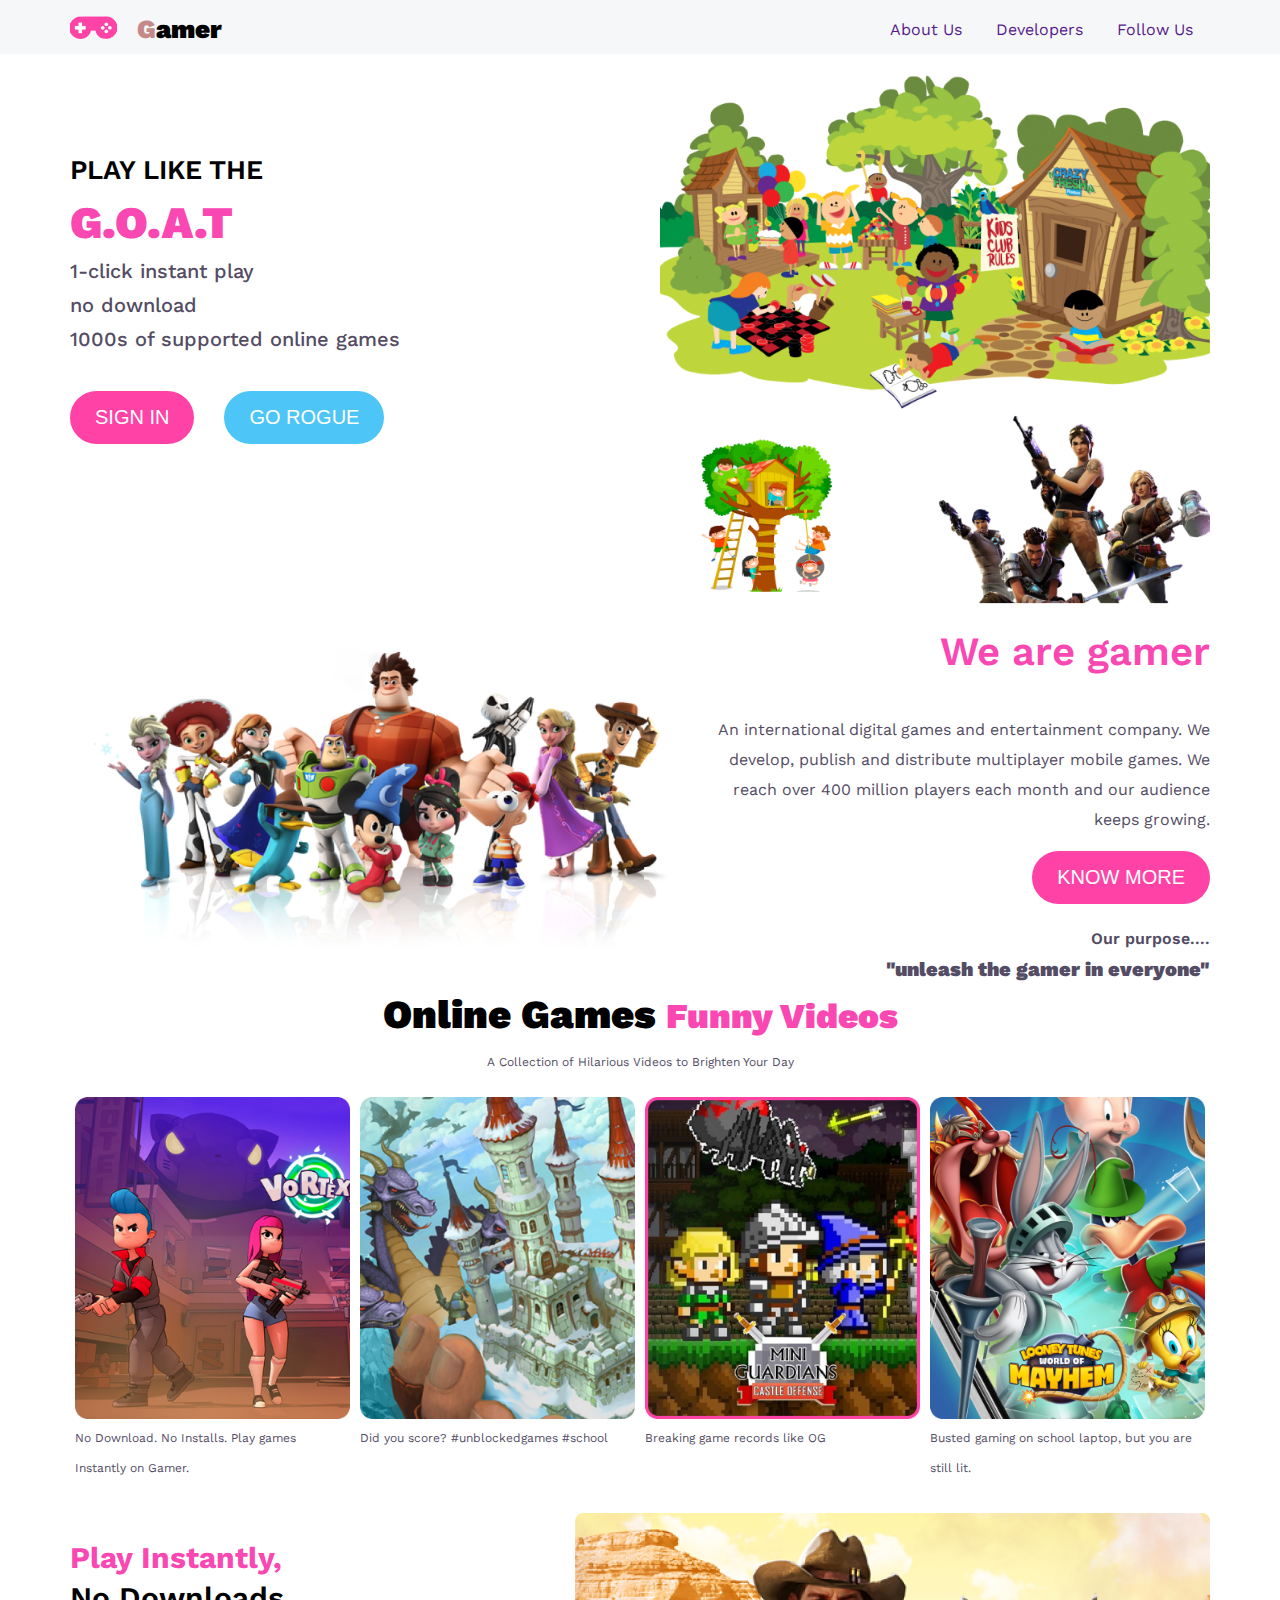
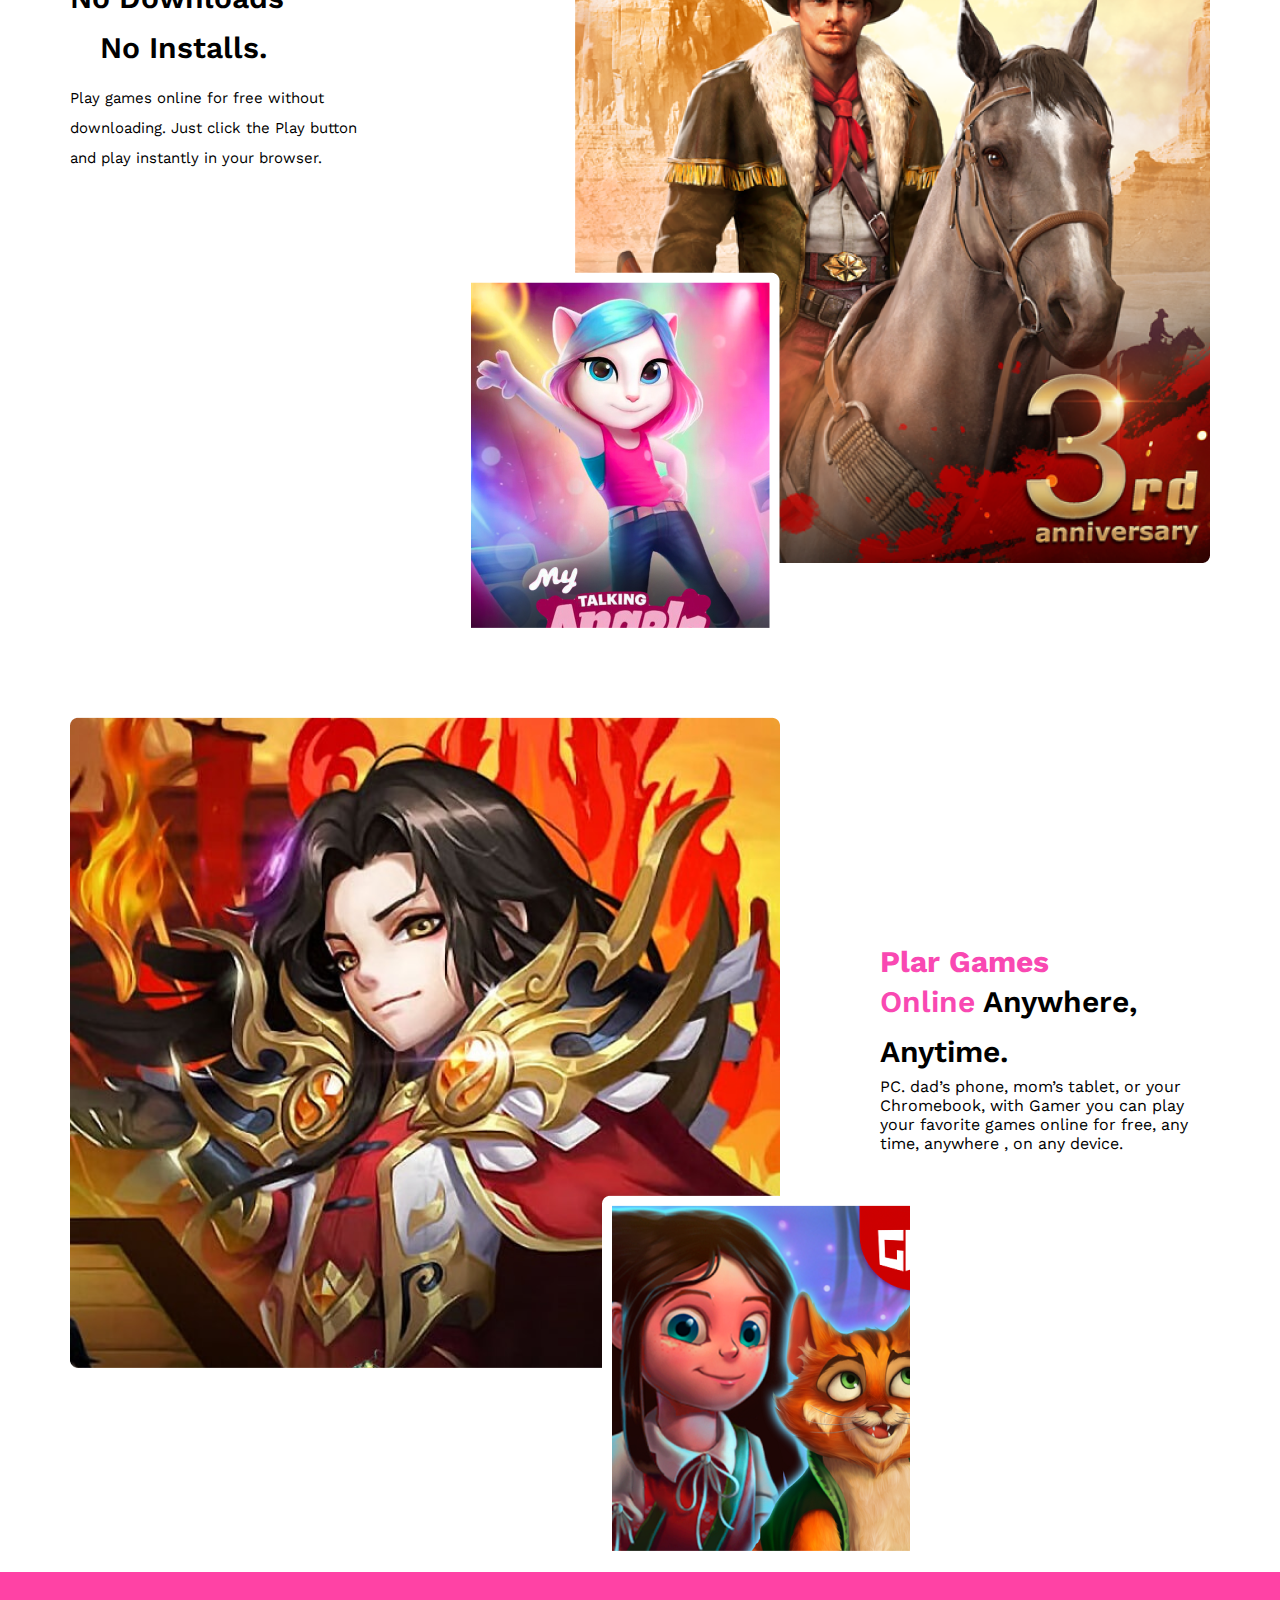
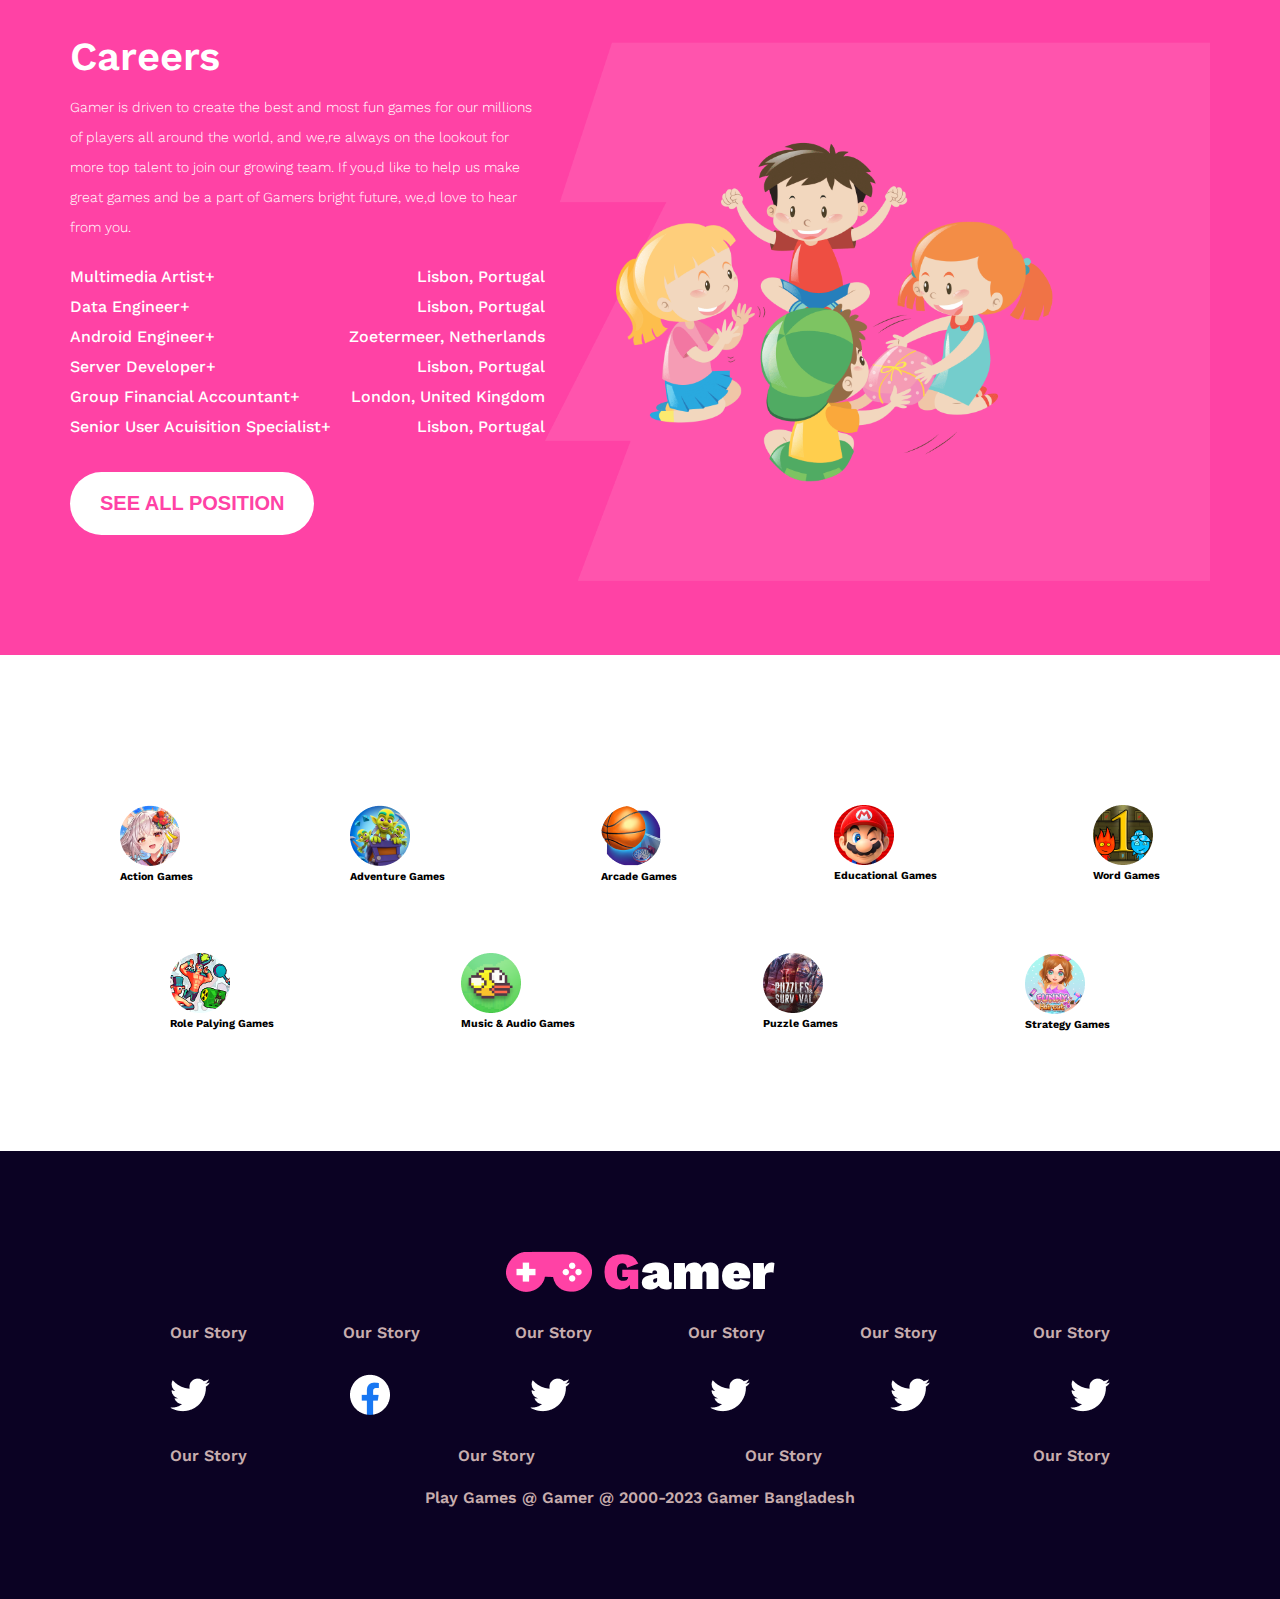
==== image/index.html @ 202c9e33 "my second project commit" ====
<!DOCTYPE html>
<html lang="en">
<head>
    <meta charset="UTF-8">
    <meta name="viewport" content="width=device-width, initial-scale=1.0">
    <title>Gamer Website</title>
    <link rel="preconnect" href="https://fonts.googleapis.com">
<link rel="preconnect" href="https://fonts.gstatic.com" crossorigin>
<link href="https://fonts.googleapis.com/css2?family=Work+Sans:wght@300;500;600;700;800;900&display=swap" rel="stylesheet">

    <link rel="stylesheet" href="style.css">
</head>
<body>
    <section class="navigation-area">
        <div class="container">
            <div class="nav">
                <div class="logo">
                    <img src="Frame.png" alt="">
                    <h5><span class="g-color">G</span>amer</p>
                </div>
                <div class="nav-content">
                    <ul>
                        <li> <a href="">About Us</a></li>
                        <li> <a href="">Developers</a></li>
                        <li> <a href="">Follow Us</a></li>
                    </ul>
                </div>
            </div>
        </div>
    
    </section>


     <section>
        <div class="container">
           <div class="banner">
            <div class="banner_text">
                <h3>PLAY LIKE THE</h3>
                <h1>G.O.A.T</h1>
                <p>1-Click instant play</p>
                <p>No Download</p>
                <p>1000s of supported online games</p>
                 <div class="btn">
                    <button class="btn_ong">SIGN IN</button>
                    <button class="btn_two">GO ROGUE</button>
                 </div>
            </div>
                <div class="three-pictures">
                    <img src="Group 18.png" alt="">
                </div>
           </div>
           </div>

        </section> 

 <section>
    <div class="container">
        <div class="banner">
            <div class="first_part">
                <img src="pngwing 4.png" alt="">
            </div>
              <div class="text_third">
                <div  class="text_part">
                    <h2>We are gamer</h2>
                    <p>An international digital games and entertainment company. We develop, publish and distribute multiplayer mobile games. We reach over 400 million players each month and our audience keeps growing.</p>
                    <button class="btn_ong btn_right">KNOW MORE</button>
                    <h5>Our purpose....</h5>
                    <h3>"unleash the gamer in everyone"</h3>
                </div>
              </div>
        </div>
    </div>
 </section>
  <section>
   

   <div class="container">
    <div class="online_game">
        <h2>Online Games <span>Funny Videos</span></h2>
        <p>A Collection of Hilarious Videos to Brighten Your Day</p>
    </div>
    <div class="imge_item">
        <div class="game_item">
            <img src="Rectangle 4.png" alt="">
            <p>No Download. No Installs. Play games Instantly on Gamer.</p>
        </div>

        <div class="game_item">
            <img src="Rectangle 5.png" alt="">
            <p>Did you score? #unblockedgames #school</p>
        </div>

        <div class="game_item">
            <img src="Rectangle 7.png" alt="">
            <p>Breaking game records like OG</p>
        </div>

        <div class="game_item">
            <img src="Rectangle 6.png" alt="">
            <p>Busted gaming on school laptop, but you are still lit.</p>
        </div>
    </div>
   </div>
 </section> 

 <section class="play_part">
 <div class="container">
      <div class="play">
        <div>
            <div class="play_part">
                <h2>Play Instantly,</h2>
                <h3>No Downloads</h2>
                <h3 class="paly_text_end">No Installs.</h2>
            </div>
            <div>
                <p>Play games online for free without downloading. Just click the Play button and play instantly in your browser.</p>
            </div>
            
        </div>
        <div>
            <img src="Rectangle 55.png" alt="">
           
        </div>
      </div>
 </div>
 <div class="last_img">
    <img src="Rectangle 66.png" alt="">
 </div>

 </section>

 <section class="play_part_anywhere">
    <div class="container">
         <div class="play">
            <div>
                <img src="Rectangle 67.png" alt="">
               
            </div>
           <div class="play_right">
               <div class="play_part ">
                   <h2>Plar Games </h2>
                   <h3><span>Online</span> Anywhere,</h2>
                   <h3 class="paly_text_end play_right_zero">Anytime.</h2>
               </div>
               <div>
                   <p>PC. dad’s phone, mom’s tablet, or your Chromebook, with Gamer you can play your favorite games online for free, any time, anywhere , on any device.</p>
               </div>
               
           </div>
          
         </div>
    </div>
    <div class="last_img second_img">
        <img src="Rectangle 78.png" alt="">
    </div>
   
    </section>


 <section class="careeer">
     <div class="container">
         <div class="career_part">
            <div class="creer_text">
                <h2>Careers</h2>
                <p>Gamer is driven to create the best and most fun games for our millions of players all around the world, and we,re always on the lookout for more top talent to join our growing team. If you,d like to help us make great games and be a part of Gamers bright future, we,d love to hear from you.</p>
                <div class="career_text_part">
                     <div>
                         <ul>
                        <li>Multimedia Artist+</li>
                        <li>Data Engineer+</li>
                        <li>Android Engineer+</li>
                        <li>Server Developer+</li>
                        <li>Group Financial Accountant+</li>
                        <li>Senior User Acuisition Specialist+</li>
                    </ul>
                   </div>
                    <div>
                        <ul class="last_cr_text">
                            <li>Lisbon, Portugal</li>
                            <li>Lisbon, Portugal</li>
                            <li>Zoetermeer, Netherlands</li>
                            <li>Lisbon, Portugal</li>
                            <li>London, United Kingdom</li>
                            <li>Lisbon, Portugal</li>
                        </ul>
                    </div>
                </div>
                <div class="career_btn">
                    <button>SEE ALL POSITION</button>
                </div>
            </div>
          
            <div class="career_img_part">
                <img src="Group 65.png" alt="">
            </div>
       
         </div>
     </div>

</section>

<section class="client">
   <div class="container">
    <div class="client_part">
        <div>
         <img src="Rectangle 11.png" alt="">
         <h6>Action Games</h6>
        </div>
        <div>
         <img src="Rectangle 12.png" alt="">
         <h6>Adventure Games</h6>
        </div>
        <div>
         <img src="Rectangle 13.png" alt="">
         <h6>Arcade Games</h6>
        </div>
        <div>
         <img src="Rectangle 14.png" alt="">
         <h6>Educational Games</h6>
        </div>
        <div>
         <img src="Rectangle 15.png" alt="">
         <h6>Word Games</h6>
        </div>
       
     </div>
     <div class="client_part_two">
        <div>
            <img src="Rectangle 16.png" alt="">
            <h6>Role Palying Games</h6>
           </div>
           <div>
            <img src="Rectangle 17.png" alt="">
            <h6>Music & Audio Games</h6>
           </div>
           <div>
            <img src="Rectangle 18.png" alt="">
            <h6>Puzzle Games</h6>
           </div>
           <div>
            <img src="Rectangle 19.png" alt="">
            <h6>Strategy Games</h6>
           </div>
       
     </div>
   </div>
</section>
<section class="footer">
    <div class="container">
        <div class="footer_part">
            <div class="footer_text">
                <img src="Frame.png" alt="">
                <div><h5><span >G</span>amer</p></div>
                </div>
        </div>
        <div class="footer_sec">
            <h4>Our Story</h4>
            <h4>Our Story</h4>
            <h4>Our Story</h4>
            <h4>Our Story</h4>
            <h4>Our Story</h4>
            <h4>Our Story</h4>
         </div>
         <div class="footer_sec">
           <img src="twitter 1 (1).png" alt="">
           <img src="facebook 1.png" alt="">
           <img src="twitter 1 (1).png" alt="">
           <img src="twitter 1 (1).png" alt="">
           <img src="twitter 1 (1).png" alt=""> <img src="twitter 1 (1).png" alt="">
         </div>
         <div class="footer_sec footer_sec_four">
            <h4>Our Story</h4>
            <h4>Our Story</h4>
            <h4>Our Story</h4>
            <h4>Our Story</h4>
         </div>
         <div class="footer_sec footer_sec_four">
            <p>Play Games @ Gamer @ 2000-2023 Gamer Bangladesh</p>
         </div>
    </div>
</section>
</body>
</html>
---- image/style.css ----
*{
    box-sizing: border-box;
    margin: 0;
    padding: 0;
}
body{
    font-family: 'Work Sans', sans-serif;
}
ul,ol{
    list-style: none;
}
a{
    text-decoration: none;
}
.navigation-area{
background-color: rgb(245, 247, 248);
justify-content: space-between;
padding: 10px 0px;
}
.nav-content{
    justify-content: flex-end;
}
    
.container{
    width: 1140px;
    margin: 0 auto;
}
.logo{
    display: flex;
}
.logo img {
    margin-right: 20px;
    width: 47px;
    height: 23px;
    object-fit: cover;
    margin-top: 6px;
}
.logo h5 {
    margin-top: 4px;
    font-weight: 900;
    font-size: 26px;
}
/* .logo img{
    width: 20px;
    object-fit: cover;
    margin-right: 50px;
}
.logo{
    display: flex;
   font-size: 40px;
   gap: 15px;
} */
.g-color{
    color: rgb(197, 137, 137);
}
.nav{
    display: flex;
    justify-content: space-between;
}
.nav-content ul{
   display: flex;
}
.nav-content ul li {
   margin-top: 10px;
  
}
.nav-content ul li a {
    margin: 0 17px;
}
/* Header part are end  */
/* Banner part are start  */
.banner{
    display: flex;
    justify-content: space-between;
}
.banner_text{
    margin-top: 100px;
}
.banner_text  h3{
   font-size: 27px;
   font-weight: 600;
   padding-bottom: 10px;
}
.banner_text  h1{
    font-size: 45px;
    font-weight: 900;
    padding-bottom: 10px;
    color: rgba(249, 72, 178, 1);
 }
 .banner_text  p{
    color: #534C64;
    font-size: 20px;
    font-weight: 500;
    line-height: normal;
    text-transform: lowercase;
    padding-bottom: 10px;
 }
 .btn{
    display: flex;
    margin-top: 30px;
 }
.btn_ong{
    padding: 15px 25px;
    background: #FF42A5 ;
    border-radius: 30px;
    border: none;
    color: #fff;
    margin-right: 30px;
    font-size: 20px;
}
.btn_two{
    padding: 15px 25px;
    background: #4EC5F7;
    border-radius: 30px;
    border: none;
    color: #fff;
    font-size: 20px;
}
.three-pictures img {
    width: 550px;
    height: 550px;
    object-fit: cover;
}
/* Banner part are end  */
.first_part img {
    width: 629px;
}
.text_part h2 {
    color: rgba(249, 72, 178, 1);
    font-size: 40px;
    font-weight: 600;
    padding-bottom: 10px;
    margin-top: 20px;
    text-align: end;
}
.text_part p {
    color: #534C64;
    font-size: 16px;
    font-weight: 400;
    padding-bottom: 16px;
    margin-top: 30px;
    line-height: 30px;
    text-align: end;
}
.text_part h5 {
    color: #534C64;
    font-size: 16px;
    font-weight: 600;

    margin-top: 20px;
    line-height: 30px;
}
.text_part h3 {
    color: #534C64;
    font-size: 20px;
    font-weight: 900;
    padding-bottom: 16px;
    line-height: 30px;
}
.btn_right{
margin-left: 300px;
text-align: end;
margin-right: 0;
}
.text_third {
    width: 530px;
    display: flex;
    justify-content: flex-end;
    text-align: end;
}
.imge_item{
    display: flex;
    justify-content: space-between;
    margin-top: 20px;
}
.online_game{
    text-align: center;
}
.game_item{
    width: 280px;
    margin: 0 5px;
}
.game_item img{
    width: 100%;
}
.online_game h2{
    color: #000;
    font-size: 40px;
    font-weight: 900;
    padding-bottom: 16px;
    line-height: 30px;
}
.online_game h2 span{
    color: rgba(249, 72, 178, 1);
    font-size: 35px;
    font-weight: 900;
    padding-bottom: 16px;
    line-height: 30px;
}
.game_item p{
    color: #534C64;
    font-family: Work Sans;
    font-size: 12px;
    font-style: normal;
    font-weight: 400;
    line-height: 30px; /* 166.667% */
}
.online_game p{
    color: #534C64;
    font-family: Work Sans;
    font-size: 12px;
    font-style: normal;
    font-weight: 400;
    line-height: 30px; /* 166.667% */
}
.play_part{
    margin-top: 30px;
    position: relative;
}
.play{
    display: flex;
    justify-content: space-between ;
}
.play_part h2{
    color: rgba(249, 72, 178, 1);
    font-size: 30px;
    font-weight: 00;
    line-height: 30px;
}
.play_part h3{
    color: #000;
    font-size: 30px;
    font-weight: 600;
    line-height: 30px;
    padding: 10px 0px;
}
.paly_text_end{
    margin-left: 30px;
}
.play_part p{
    color: #000;
    font-size: 15px;
    font-weight: 400;
    line-height: 30px;
    padding: 10px 0px;
    width: 300px;
}
.last_img {
    position: absolute;
    left: 36%;
    top: 55%;
}
.play_part_anywhere{
    position: relative;
    margin-top: 150px;
    display: flex;
    justify-content: space-between ;
}
.play_part h3 span{
    color: rgba(249, 72, 178, 1);
    font-size: 30px;
    font-weight: 00;
    line-height: 30px; color: rgba(249, 72, 178, 1);
    font-size: 30px;
    font-weight: 00;
    line-height: 30px;
}
.play_right_zero{
    margin-left: 0;
}
.play_right{
    margin-left: 100px;
    margin-top: 200px;
}
.second_img {
    left: 47%;
    top: 73%;
}
.careeer{
    margin-top: 200px;
    background: rgba(255, 66, 165, 1);
}
.career_part{
    padding: 70px 0;
    display: flex;
    justify-content: space-between;
}
.creer_text{
    width: 500px;
}
.career_img_part{
    width: 700px;
}
.career_img_part img{
    width: 100%;
}
.creer_text h2{
    color: #fff;
    font-size: 40px;
    font-weight: 600;
    line-height: 30px;
}
.creer_text p{
    color: #fff;
    font-size: 14px;
    font-weight: 300;
    line-height: 30px;
    padding-top: 20px;
}
.career_text_part{
    display: flex;
    justify-content: space-between;
   margin-top: 20px;
}
.career_text_part ul li {
    color: #fff;
    font-size: 16px;
    font-weight: 500;
    line-height: 30px;
}
.last_cr_text{
    text-align: end;
}
.career_btn button{
    background: #fff;
    padding: 20px 30px;
    border-radius: 40px;
    color: rgba(255, 66, 165, 1);
    font-size: 20px;
    font-weight: 600;
    margin-top: 30px;
    border: none;
}
.client{
    padding: 100px 0;
}
.client_part{
    padding: 50px;
    display: flex;
    justify-content: space-between;
}
.client_part_two{
    padding: 20px 0;
    display: flex;
    justify-content: space-between;
    margin: 0  100px;
}
.footer{
    background: #0B0223;
    padding: 100px 0;
}
.footer_part{
    display: flex;
    justify-content: center;
}
.footer_text{

    display: flex;
}
.footer_text h5 {
   
    color: #fff;
    font-size: 52px;
    font-weight: 900;
    line-height: 2px;
    padding-top: 20px;
    margin-left: 10px;
}
.footer_text  span {
    color: rgba(255, 66, 165, 1);
    font-size: 52px;
    font-weight: 900;
    line-height: 2px;
    padding-top: 20px;
}
.footer_sec{
    display: flex;
    justify-content: space-between;
    margin: 0 100px;
}
.footer_sec h4{
    color: #fff;
    font-size: 16px;
    font-weight: 600;
    line-height: 2px;
    padding: 40px 0;

}
.footer_sec h4{
    color: #c7adad;
    font-size: 16px;
    font-weight: 600;
    line-height: 2px;
    padding: 40px 0;
}
.footer_sec_four p{
    color: #c7adad;
    font-size: 16px;
    font-weight: 600;
    line-height: 2px;
    text-align: center;
    margin:  0 auto;
}
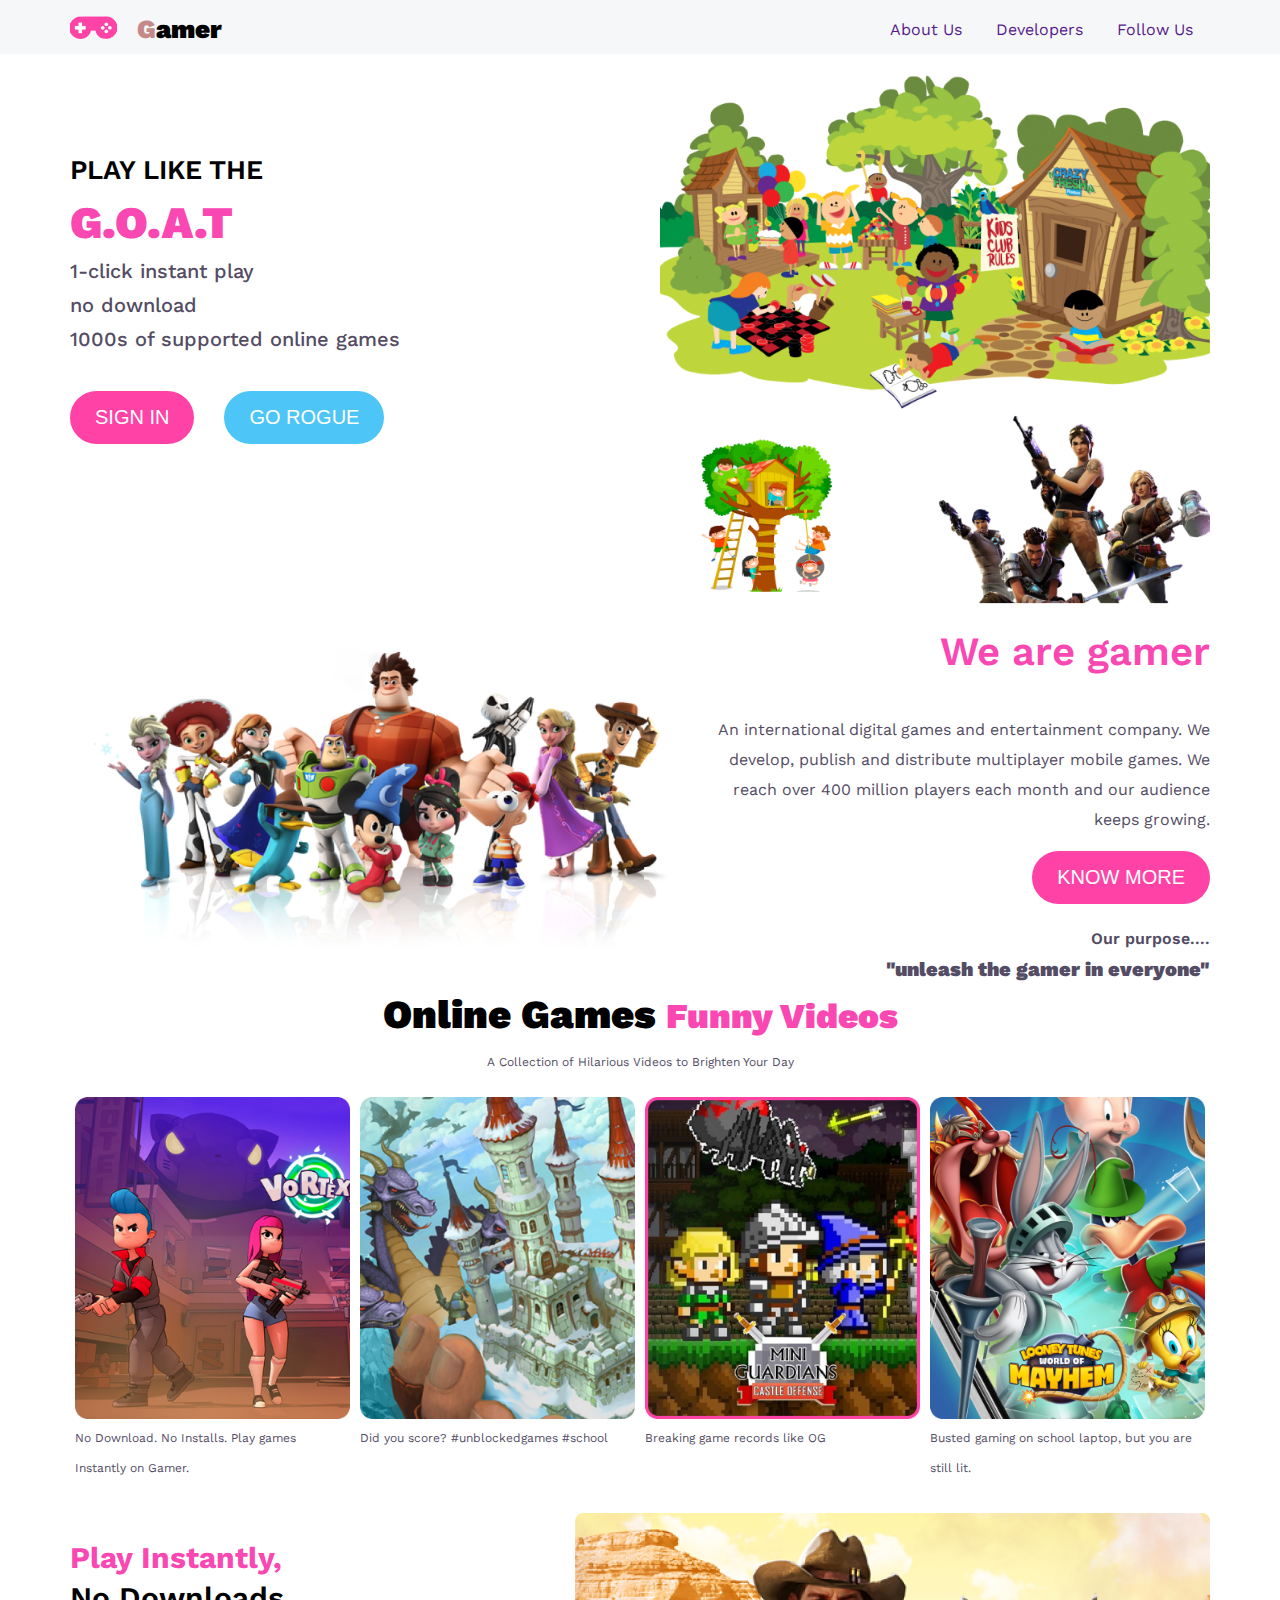
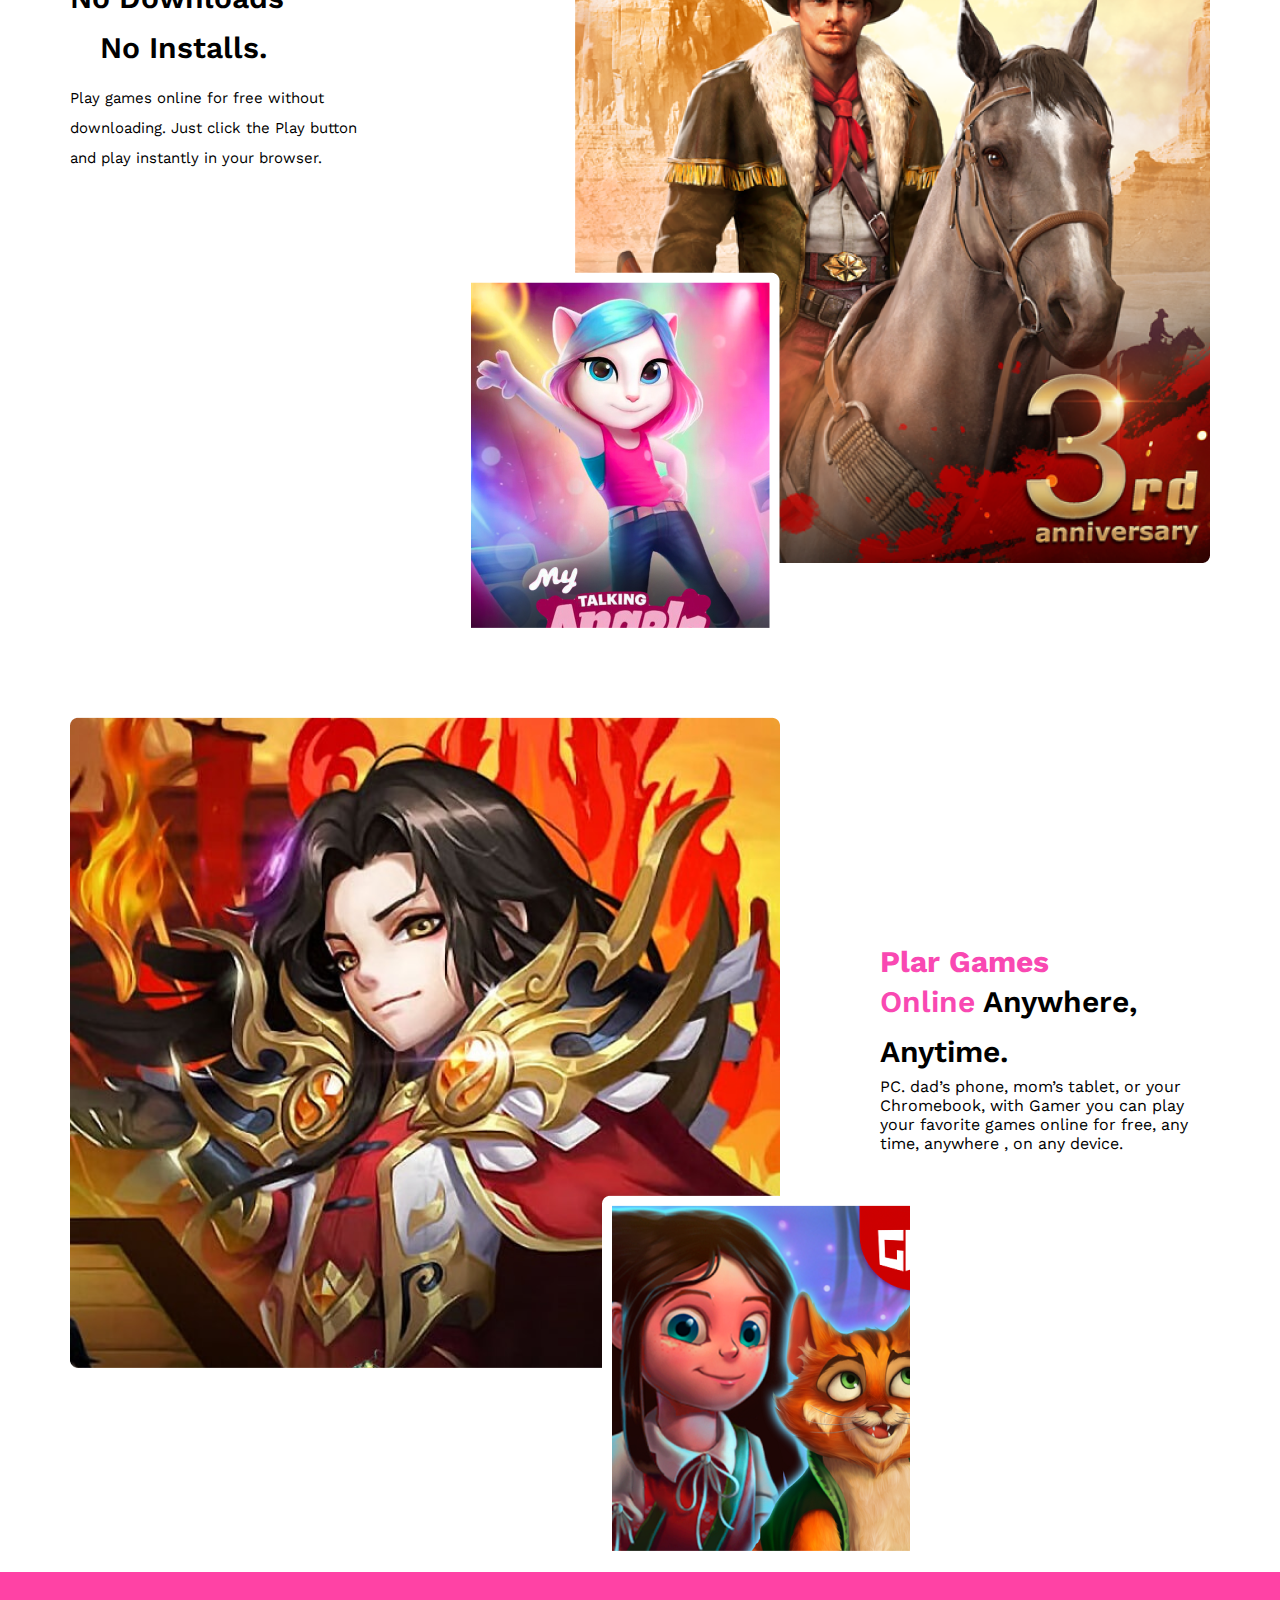
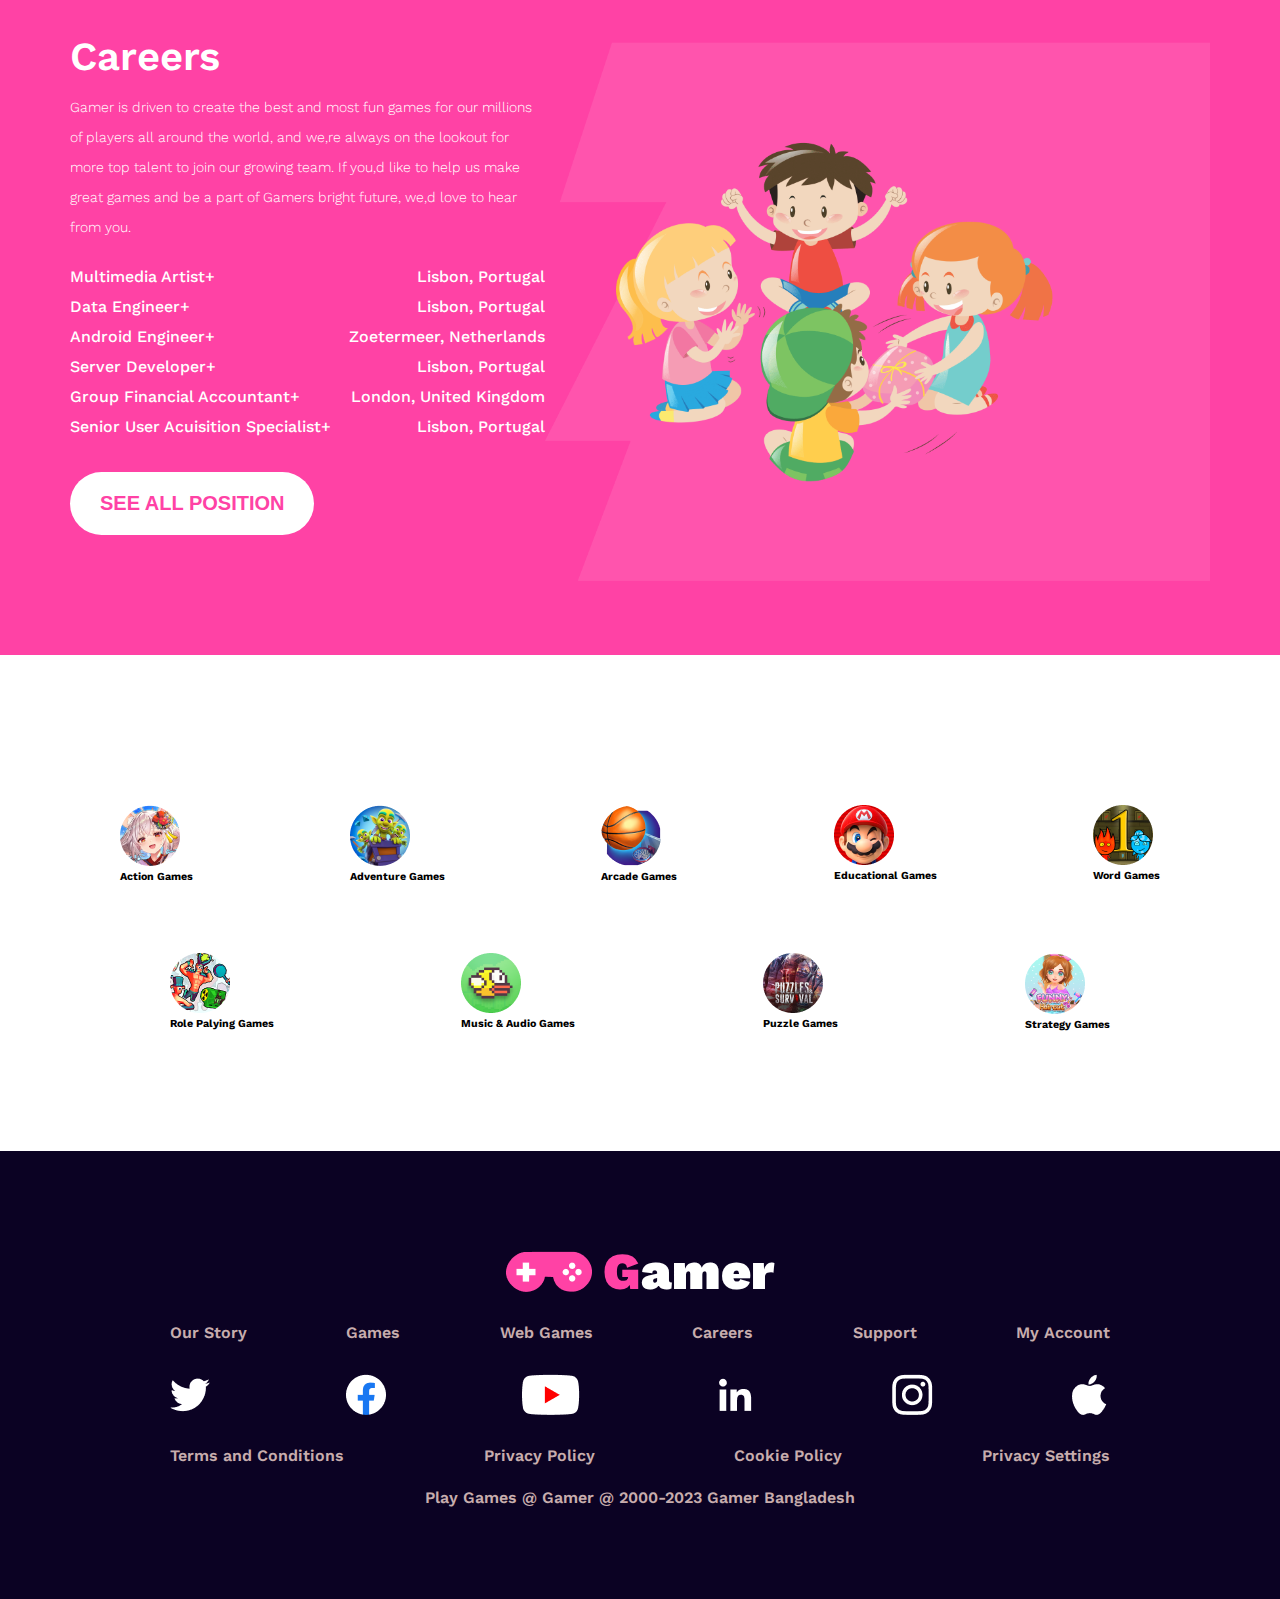
==== commit 6f47b3c8: "footer is modified" ====
--- a/image/index.html
+++ b/image/index.html
@@ -255,24 +255,24 @@
         </div>
         <div class="footer_sec">
             <h4>Our Story</h4>
-            <h4>Our Story</h4>
-            <h4>Our Story</h4>
-            <h4>Our Story</h4>
-            <h4>Our Story</h4>
-            <h4>Our Story</h4>
+            <h4>Games</h4>
+            <h4>Web Games</h4>
+            <h4>Careers</h4>
+            <h4>Support</h4>
+            <h4>My Account</h4>
          </div>
          <div class="footer_sec">
            <img src="twitter 1 (1).png" alt="">
            <img src="facebook 1.png" alt="">
-           <img src="twitter 1 (1).png" alt="">
-           <img src="twitter 1 (1).png" alt="">
-           <img src="twitter 1 (1).png" alt=""> <img src="twitter 1 (1).png" alt="">
+           <img src="Group 49.png" alt="">
+           <img src="linkedin 1.png" alt="">
+           <img src="instagram 1.png" alt=""> <img src="apple 1.png" alt="">
          </div>
          <div class="footer_sec footer_sec_four">
-            <h4>Our Story</h4>
-            <h4>Our Story</h4>
-            <h4>Our Story</h4>
-            <h4>Our Story</h4>
+            <h4>Terms and Conditions</h4>
+            <h4>Privacy Policy</h4>
+            <h4>Cookie Policy</h4>
+            <h4>Privacy Settings</h4>
          </div>
          <div class="footer_sec footer_sec_four">
             <p>Play Games @ Gamer @ 2000-2023 Gamer Bangladesh</p>
